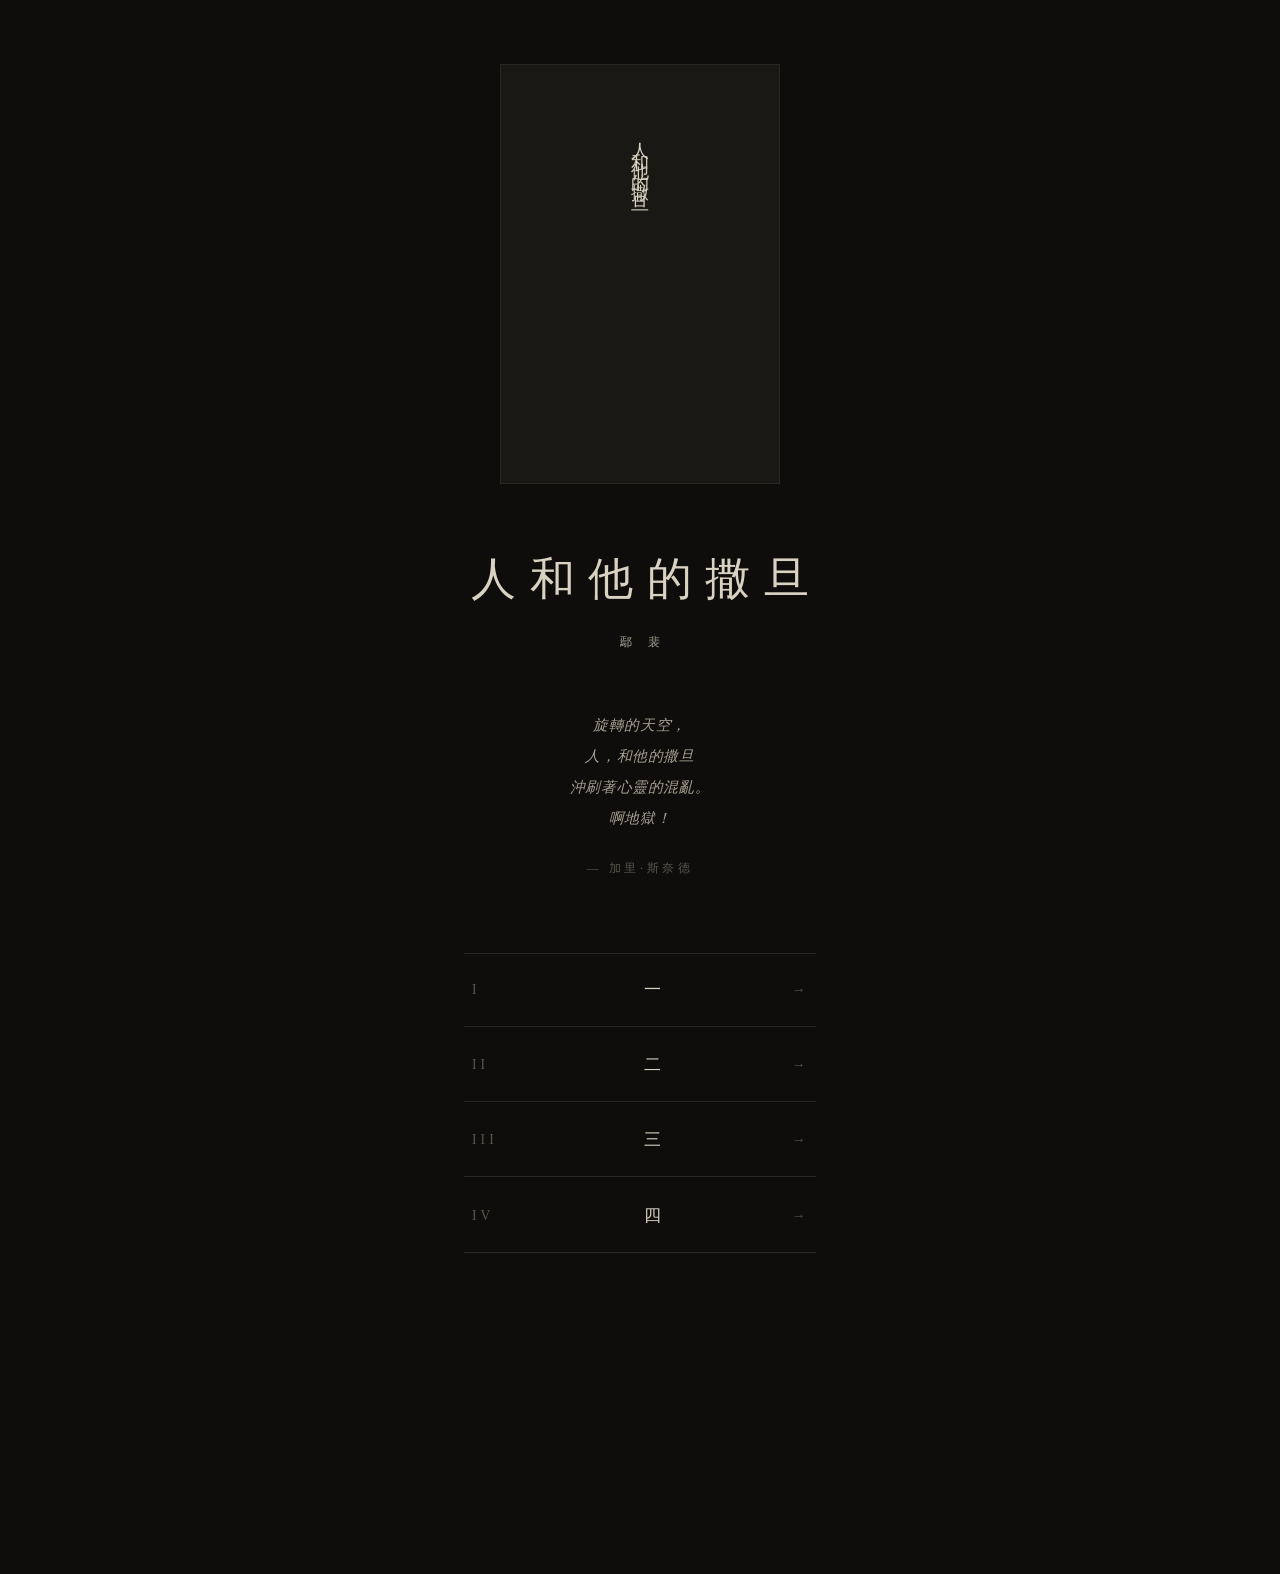
==== index.html @ 81c37d3f "Add files via upload" ====
<!DOCTYPE html>
<html lang="zh">
<head>
<meta charset="utf-8">
<title>人和他的撒旦 · 鄢裴</title>
<meta name="viewport" content="width=device-width, initial-scale=1">
<meta name="description" content="鄢裴 · 心理悬疑中篇小说《人和他的撒旦》">
<meta property="og:title" content="人和他的撒旦">
<meta property="og:description" content="鄢裴 · 中篇小说">
<meta property="og:type" content="book">
<link rel="stylesheet" href="assets/style.css">
<link rel="icon" href="data:image/svg+xml,%3Csvg xmlns='http://www.w3.org/2000/svg' viewBox='0 0 16 16'%3E%3Crect width='16' height='16' fill='%230e0d0b'/%3E%3Ctext x='8' y='12' font-family='serif' font-size='10' fill='%23d9d2c2' text-anchor='middle'%3E撒%3C/text%3E%3C/svg%3E">
</head>
<body class="home-page">

  <!-- COVER: replace inner contents with <img src="assets/cover.jpg" alt=""> when you upload -->
  <div class="cover">
    <div class="cover-placeholder">
      <span class="ph-title">人和他的撒旦</span>
    </div>
    <!-- <img src="assets/cover.jpg" alt="人和他的撒旦 封面"> -->
  </div>

  <div class="title-block">
    <h1 class="title">人和他的撒旦</h1>
    <div class="byline">鄢 裴</div>
  </div>

  <blockquote class="epigraph">
    <span class="line">旋轉的天空，</span>
    <span class="line">人，和他的撒旦</span>
    <span class="line">沖刷著心靈的混亂。</span>
    <span class="line">啊地獄！</span>
    <span class="attr">— 加里·斯奈德</span>
  </blockquote>

  <ol class="toc" aria-label="目錄">
    <li>
      <a href="chapters/ch1.html">
        <span class="ch-num">I</span>
        <span class="ch-cn">一</span>
        <span class="ch-arrow">→</span>
      </a>
    </li>
    <li>
      <a href="chapters/ch2.html">
        <span class="ch-num">II</span>
        <span class="ch-cn">二</span>
        <span class="ch-arrow">→</span>
      </a>
    </li>
    <li>
      <a href="chapters/ch3.html">
        <span class="ch-num">III</span>
        <span class="ch-cn">三</span>
        <span class="ch-arrow">→</span>
      </a>
    </li>
    <li>
      <a href="chapters/ch4.html">
        <span class="ch-num">IV</span>
        <span class="ch-cn">四</span>
        <span class="ch-arrow">→</span>
      </a>
    </li>
    <li>
      <a href="chapters/ch5.html">
        <span class="ch-num">V</span>
        <span class="ch-cn">五</span>
        <span class="ch-arrow">→</span>
      </a>
    </li>
  </ol>

  <div class="home-foot">
    <span class="ornament"></span>
    <span>MMXXVI</span>
  </div>

</body>
</html>
---- assets/style.css ----
/* ============================================================
   人和他的撒旦  ·  鄢裴
   ============================================================ */

:root {
  --bg: #0e0d0b;
  --ink: #d9d2c2;
  --ink-soft: #a59f91;
  --ink-faint: #5a564d;
  --ink-rule: #2a2823;
  --accent: #c19a5b;
  --measure: 36rem;
  --font-serif: "Source Han Serif SC", "Noto Serif SC", "Songti SC", "STSong", "SimSun", "PingFang SC", Georgia, serif;
  --font-display: "Source Han Serif SC", "Noto Serif SC", "Songti SC", "STSong", Georgia, serif;
}

@font-face {
  font-family: "Source Han Serif SC";
  font-style: normal;
  font-weight: 400;
  src: local("Source Han Serif SC"), local("Noto Serif CJK SC"), local("Songti SC");
  font-display: swap;
}

* { box-sizing: border-box; }

html, body {
  margin: 0;
  padding: 0;
  background: var(--bg);
  color: var(--ink);
  font-family: var(--font-serif);
  -webkit-font-smoothing: antialiased;
  -moz-osx-font-smoothing: grayscale;
  text-rendering: optimizeLegibility;
}

body {
  font-size: 17px;
  line-height: 1.95;
  letter-spacing: 0.02em;
}

a {
  color: inherit;
  text-decoration: none;
  transition: color 0.4s ease, opacity 0.4s ease;
}

a:hover { color: var(--accent); }

::selection { background: var(--accent); color: var(--bg); }


/* ============================================================
   HOME PAGE
   ============================================================ */

.home-page {
  min-height: 100vh;
  display: flex;
  flex-direction: column;
  justify-content: center;
  align-items: center;
  padding: 4rem 1.5rem;
  text-align: center;
  animation: fadeIn 1.6s ease-out both;
}

.cover {
  width: min(280px, 60vw);
  aspect-ratio: 2 / 3;
  margin-bottom: 4rem;
  background: #1a1814;
  border: 1px solid var(--ink-rule);
  display: flex;
  flex-direction: column;
  justify-content: center;
  align-items: center;
  position: relative;
  overflow: hidden;
}

.cover img {
  width: 100%;
  height: 100%;
  object-fit: cover;
  display: block;
}

.cover-placeholder {
  text-align: center;
  color: var(--ink-soft);
  letter-spacing: 0.4em;
  font-size: 0.85rem;
  writing-mode: vertical-rl;
  height: 70%;
  display: flex;
  align-items: center;
  padding: 0 0.5rem;
}

.cover-placeholder .ph-title {
  font-size: 1.1rem;
  color: var(--ink);
  letter-spacing: 0.6em;
}

.title-block {
  margin-bottom: 3.5rem;
}

.title {
  font-family: var(--font-display);
  font-size: clamp(2rem, 5vw, 2.8rem);
  font-weight: 400;
  margin: 0 0 1.2rem 0;
  letter-spacing: 0.3em;
  padding-left: 0.3em; /* compensate for letter-spacing on last char */
  line-height: 1.4;
}

.byline {
  font-size: 0.78rem;
  letter-spacing: 0.5em;
  color: var(--ink-soft);
  padding-left: 0.5em;
}

.epigraph {
  max-width: 28rem;
  margin: 0 auto 4.5rem;
  font-size: 0.92rem;
  line-height: 2.1;
  color: var(--ink-soft);
  font-style: italic;
  letter-spacing: 0.04em;
}

.epigraph .line {
  display: block;
}

.epigraph .attr {
  display: block;
  margin-top: 1.4rem;
  font-style: normal;
  font-size: 0.75rem;
  letter-spacing: 0.3em;
  color: var(--ink-faint);
}

.toc {
  list-style: none;
  padding: 0;
  margin: 0 0 4rem 0;
  display: flex;
  flex-direction: column;
  gap: 0.2rem;
  width: min(22rem, 90vw);
}

.toc li {
  display: block;
}

.toc a {
  display: flex;
  align-items: center;
  justify-content: space-between;
  padding: 1.2rem 0.5rem;
  border-bottom: 1px solid var(--ink-rule);
  font-size: 0.95rem;
  letter-spacing: 0.18em;
  color: var(--ink);
  position: relative;
}

.toc a:first-child { /* no — handled below */ }
.toc li:first-child a { border-top: 1px solid var(--ink-rule); }

.toc .ch-num {
  font-family: var(--font-display);
  font-size: 0.85rem;
  letter-spacing: 0.3em;
  color: var(--ink-faint);
  min-width: 3em;
  text-align: left;
}

.toc .ch-cn {
  flex: 1;
  text-align: center;
  font-size: 1.05rem;
  letter-spacing: 0.4em;
  padding-left: 0.4em;
}

.toc .ch-arrow {
  color: var(--ink-faint);
  font-size: 0.85rem;
  transition: transform 0.4s ease, color 0.4s ease;
}

.toc a:hover .ch-arrow {
  color: var(--accent);
  transform: translateX(6px);
}

.toc a:hover .ch-cn {
  color: var(--accent);
}

.home-foot {
  margin-top: 2rem;
  font-size: 0.7rem;
  letter-spacing: 0.4em;
  color: var(--ink-faint);
  text-align: center;
}

.home-foot .ornament {
  display: block;
  margin: 0 auto 1.5rem;
  width: 1px;
  height: 2.5rem;
  background: var(--ink-rule);
}


/* ============================================================
   READER (CHAPTER PAGES)
   ============================================================ */

.progress {
  position: fixed;
  top: 0; left: 0;
  height: 1px;
  background: var(--accent);
  width: 0;
  z-index: 100;
  transition: width 0.1s linear;
}

.topnav {
  position: fixed;
  top: 0; left: 0; right: 0;
  display: flex;
  justify-content: space-between;
  align-items: center;
  padding: 1.4rem 2rem;
  background: linear-gradient(to bottom, var(--bg) 60%, transparent);
  z-index: 50;
  font-size: 0.72rem;
  letter-spacing: 0.4em;
  color: var(--ink-faint);
}

.topnav .home {
  color: var(--ink-faint);
}
.topnav .home:hover { color: var(--accent); }

.topnav .chap-mark {
  font-family: var(--font-display);
  letter-spacing: 0.2em;
}

.chapter {
  max-width: var(--measure);
  margin: 0 auto;
  padding: 9rem 1.6rem 6rem;
  animation: fadeIn 1.4s ease-out both;
}

.chapter-head {
  text-align: center;
  margin-bottom: 4rem;
  padding-bottom: 0;
  position: relative;
}

.chap-num {
  font-family: var(--font-display);
  font-size: 0.78rem;
  letter-spacing: 0.5em;
  color: var(--ink-faint);
  padding-left: 0.5em;
}

.prose p {
  margin: 0 0 1.4em 0;
  text-align: justify;
  text-justify: inter-ideograph;
  hyphens: auto;
  text-indent: 2em;
}

.prose p.indent { /* original double-indent paragraphs */
  text-indent: 2em;
}

.prose em {
  font-style: italic;
  color: var(--ink);
}

.prose em.cite {
  display: block;
  margin: 1.8em auto;
  text-align: center;
  font-style: italic;
  color: var(--ink-soft);
  letter-spacing: 0.05em;
  text-indent: 0;
  padding: 0 2em;
  font-size: 0.95em;
}

.prose .poem {
  margin: 3em auto;
  padding: 0;
  border: none;
  text-align: center;
  font-style: italic;
  color: var(--ink-soft);
  letter-spacing: 0.08em;
  line-height: 2.4;
  font-size: 0.98em;
  position: relative;
}

.prose .poem::before,
.prose .poem::after {
  content: "";
  display: block;
  width: 1.5rem;
  height: 1px;
  background: var(--ink-rule);
  margin: 0 auto 1.5rem;
}

.prose .poem::after {
  margin: 1.5rem auto 0;
}

.prose .poem .poem-line {
  display: block;
  text-indent: 0;
}

.chapter-foot {
  margin-top: 7rem;
  padding-top: 3rem;
  border-top: 1px solid var(--ink-rule);
  display: flex;
  justify-content: space-between;
  align-items: center;
  font-size: 0.78rem;
  letter-spacing: 0.25em;
  color: var(--ink-soft);
}

.chapter-foot .prev,
.chapter-foot .next,
.chapter-foot .toc {
  flex: 1;
}

.chapter-foot .prev { text-align: left; }
.chapter-foot .toc { text-align: center; color: var(--ink-faint); }
.chapter-foot .next { text-align: right; }

.chapter-foot .prev.disabled {
  visibility: hidden;
}

.chapter-foot .next.end {
  color: var(--accent);
}


/* ============================================================
   END PAGE
   ============================================================ */

.end-page {
  min-height: 100vh;
  display: flex;
  flex-direction: column;
  justify-content: center;
  align-items: center;
  padding: 4rem 1.5rem;
  text-align: center;
  animation: fadeIn 2s ease-out both;
}

.end-mark {
  font-family: var(--font-display);
  font-size: 2rem;
  letter-spacing: 0.6em;
  padding-left: 0.6em;
  color: var(--accent);
  margin-bottom: 6rem;
}

.end-rule {
  width: 1px;
  height: 5rem;
  background: var(--ink-rule);
  margin: 0 auto 4rem;
}

.end-meta {
  font-size: 0.78rem;
  letter-spacing: 0.4em;
  color: var(--ink-soft);
  line-height: 2.4;
  padding-left: 0.4em;
}

.end-meta .year { color: var(--ink-faint); }

.end-back {
  margin-top: 5rem;
  font-size: 0.72rem;
  letter-spacing: 0.4em;
  color: var(--ink-faint);
  padding-left: 0.4em;
}


/* ============================================================
   MOTION
   ============================================================ */

@keyframes fadeIn {
  from { opacity: 0; transform: translateY(6px); }
  to   { opacity: 1; transform: translateY(0); }
}

@media (prefers-reduced-motion: reduce) {
  *, *::before, *::after {
    animation: none !important;
    transition: none !important;
  }
}


/* ============================================================
   MOBILE
   ============================================================ */

@media (max-width: 640px) {
  body { font-size: 16px; line-height: 1.9; }
  .chapter { padding: 7rem 1.3rem 4rem; }
  .topnav { padding: 1rem 1.3rem; font-size: 0.65rem; }
  .chap-zh { font-size: 2rem; }
  .title { font-size: 1.8rem; letter-spacing: 0.25em; }
  .epigraph { font-size: 0.88rem; }
  .toc { width: 100%; }
  .toc .ch-cn { font-size: 0.95rem; }
  .cover { margin-bottom: 3rem; }
  .end-mark { font-size: 1.5rem; }
}
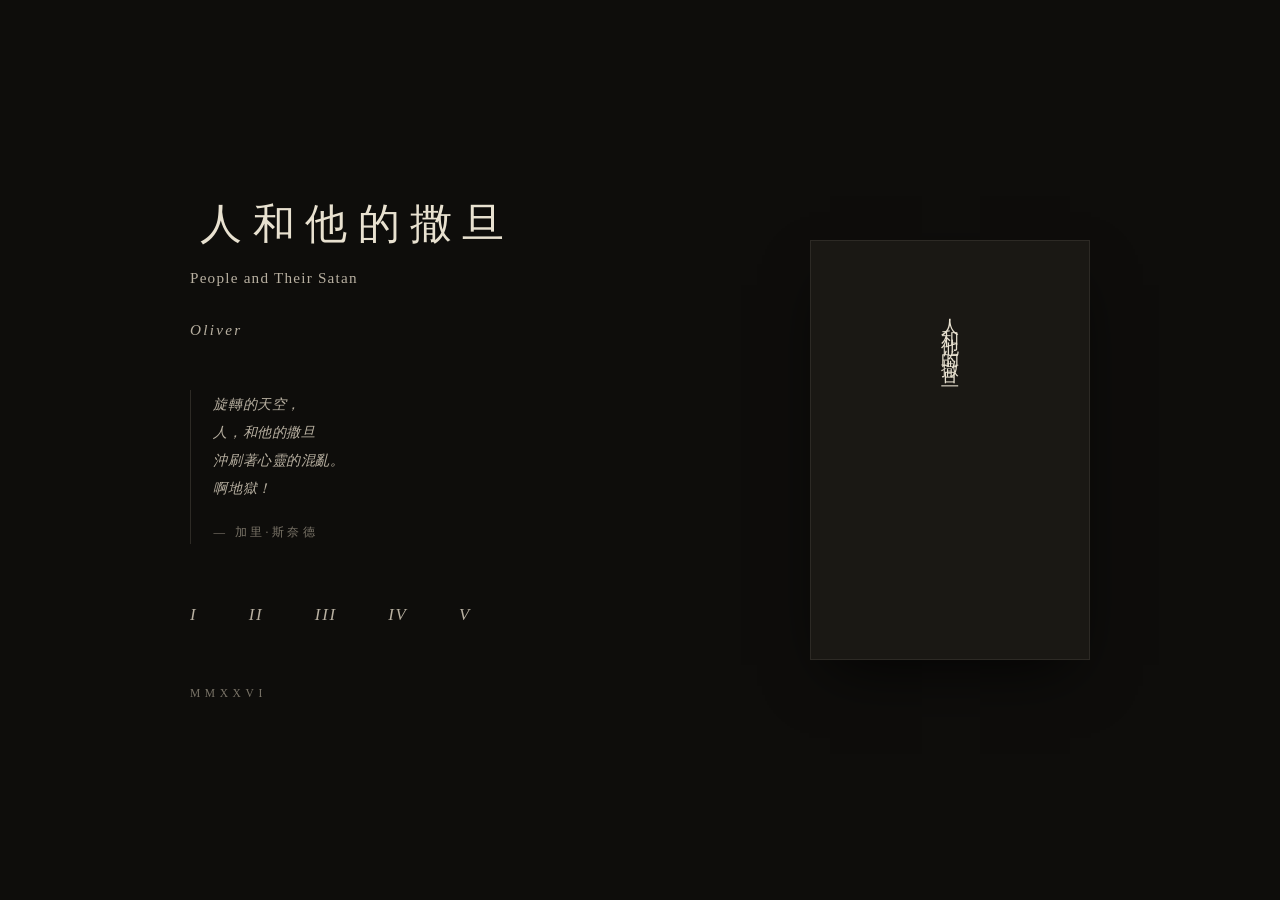
==== commit 15e251b6: "Add files via upload" ====
--- a/index.html
+++ b/index.html
@@ -9,72 +9,46 @@
 <meta property="og:description" content="鄢裴 · 中篇小说">
 <meta property="og:type" content="book">
 <link rel="stylesheet" href="assets/style.css">
-<link rel="icon" href="data:image/svg+xml,%3Csvg xmlns='http://www.w3.org/2000/svg' viewBox='0 0 16 16'%3E%3Crect width='16' height='16' fill='%230e0d0b'/%3E%3Ctext x='8' y='12' font-family='serif' font-size='10' fill='%23d9d2c2' text-anchor='middle'%3E撒%3C/text%3E%3C/svg%3E">
+<link rel="icon" href="assets/favicon.svg" type="image/svg+xml">
 </head>
 <body class="home-page">
 
-  <!-- COVER: replace inner contents with <img src="assets/cover.jpg" alt=""> when you upload -->
-  <div class="cover">
-    <div class="cover-placeholder">
-      <span class="ph-title">人和他的撒旦</span>
+  <div class="home-frame">
+
+    <div class="home-text">
+      <h1 class="title">人和他的撒旦</h1>
+      <div class="subtitle">People and Their Satan</div>
+      <div class="byline">Oliver</div>
+
+      <blockquote class="epigraph">
+        <span class="line">旋轉的天空，</span>
+        <span class="line">人，和他的撒旦</span>
+        <span class="line">沖刷著心靈的混亂。</span>
+        <span class="line">啊地獄！</span>
+        <span class="attr">— 加里·斯奈德</span>
+      </blockquote>
+
+      <ol class="toc" aria-label="目錄">
+        <li><a href="chapters/ch1.html"><span class="ch-num">I</span><span class="ch-arrow">→</span></a></li>
+        <li><a href="chapters/ch2.html"><span class="ch-num">II</span><span class="ch-arrow">→</span></a></li>
+        <li><a href="chapters/ch3.html"><span class="ch-num">III</span><span class="ch-arrow">→</span></a></li>
+        <li><a href="chapters/ch4.html"><span class="ch-num">IV</span><span class="ch-arrow">→</span></a></li>
+        <li><a href="chapters/ch5.html"><span class="ch-num">V</span><span class="ch-arrow">→</span></a></li>
+      </ol>
+
+      <div class="home-foot"><span>MMXXVI</span></div>
     </div>
-    <!-- <img src="assets/cover.jpg" alt="人和他的撒旦 封面"> -->
-  </div>
 
-  <div class="title-block">
-    <h1 class="title">人和他的撒旦</h1>
-    <div class="byline">鄢 裴</div>
-  </div>
+    <div class="home-cover">
+      <div class="cover">
+        <div class="cover-placeholder">
+          <span class="ph-title">人和他的撒旦</span>
+        </div>
+        <!-- When you have a cover image, replace the .cover-placeholder div above
+             with: <img src="assets/cover.jpg" alt="人和他的撒旦 封面"> -->
+      </div>
+    </div>
 
-  <blockquote class="epigraph">
-    <span class="line">旋轉的天空，</span>
-    <span class="line">人，和他的撒旦</span>
-    <span class="line">沖刷著心靈的混亂。</span>
-    <span class="line">啊地獄！</span>
-    <span class="attr">— 加里·斯奈德</span>
-  </blockquote>
-
-  <ol class="toc" aria-label="目錄">
-    <li>
-      <a href="chapters/ch1.html">
-        <span class="ch-num">I</span>
-        <span class="ch-cn">一</span>
-        <span class="ch-arrow">→</span>
-      </a>
-    </li>
-    <li>
-      <a href="chapters/ch2.html">
-        <span class="ch-num">II</span>
-        <span class="ch-cn">二</span>
-        <span class="ch-arrow">→</span>
-      </a>
-    </li>
-    <li>
-      <a href="chapters/ch3.html">
-        <span class="ch-num">III</span>
-        <span class="ch-cn">三</span>
-        <span class="ch-arrow">→</span>
-      </a>
-    </li>
-    <li>
-      <a href="chapters/ch4.html">
-        <span class="ch-num">IV</span>
-        <span class="ch-cn">四</span>
-        <span class="ch-arrow">→</span>
-      </a>
-    </li>
-    <li>
-      <a href="chapters/ch5.html">
-        <span class="ch-num">V</span>
-        <span class="ch-cn">五</span>
-        <span class="ch-arrow">→</span>
-      </a>
-    </li>
-  </ol>
-
-  <div class="home-foot">
-    <span class="ornament"></span>
-    <span>MMXXVI</span>
   </div>
 
 </body>
--- a/assets/style.css
+++ b/assets/style.css
@@ -1,32 +1,25 @@
 /* ============================================================
-   人和他的撒旦  ·  鄢裴
+   人和他的撒旦  ·  Oliver
    ============================================================ */
 
 :root {
   --bg: #0e0d0b;
-  --ink: #d9d2c2;
-  --ink-soft: #a59f91;
-  --ink-faint: #5a564d;
-  --ink-rule: #2a2823;
-  --accent: #c19a5b;
+  --ink: #e8e1d0;
+  --ink-soft: #b8b0a1;
+  --ink-faint: #7a7468;
+  --ink-rule: #2d2a25;
+  --accent: #a8443d;
+  --accent-soft: #8a3530;
   --measure: 36rem;
   --font-serif: "Source Han Serif SC", "Noto Serif SC", "Songti SC", "STSong", "SimSun", "PingFang SC", Georgia, serif;
   --font-display: "Source Han Serif SC", "Noto Serif SC", "Songti SC", "STSong", Georgia, serif;
-}
-
-@font-face {
-  font-family: "Source Han Serif SC";
-  font-style: normal;
-  font-weight: 400;
-  src: local("Source Han Serif SC"), local("Noto Serif CJK SC"), local("Songti SC");
-  font-display: swap;
+  --font-latin: "EB Garamond", "Garamond", "Adobe Caslon Pro", "Times New Roman", Georgia, serif;
 }
 
 * { box-sizing: border-box; }
 
 html, body {
-  margin: 0;
-  padding: 0;
+  margin: 0; padding: 0;
   background: var(--bg);
   color: var(--ink);
   font-family: var(--font-serif);
@@ -44,46 +37,56 @@
 a {
   color: inherit;
   text-decoration: none;
-  transition: color 0.4s ease, opacity 0.4s ease;
-}
-
+  transition: color 0.4s ease;
+}
 a:hover { color: var(--accent); }
 
 ::selection { background: var(--accent); color: var(--bg); }
 
 
-/* ============================================================
-   HOME PAGE
-   ============================================================ */
-
+/* HOME — text left, cover right */
 .home-page {
   min-height: 100vh;
   display: flex;
+  justify-content: center;
+  align-items: center;
+  padding: 3rem 2rem;
+  animation: fadeIn 1.6s ease-out both;
+}
+
+.home-frame {
+  display: grid;
+  grid-template-columns: minmax(0, 1fr) auto;
+  gap: 5rem;
+  align-items: center;
+  max-width: 900px;
+  width: 100%;
+}
+
+.home-text { text-align: left; }
+
+.home-cover {
+  display: flex;
+  align-items: center;
+  justify-content: center;
+}
+
+.cover {
+  width: 280px;
+  aspect-ratio: 2 / 3;
+  background: #1a1814;
+  border: 1px solid var(--ink-rule);
+  display: flex;
   flex-direction: column;
   justify-content: center;
   align-items: center;
-  padding: 4rem 1.5rem;
-  text-align: center;
-  animation: fadeIn 1.6s ease-out both;
-}
-
-.cover {
-  width: min(280px, 60vw);
-  aspect-ratio: 2 / 3;
-  margin-bottom: 4rem;
-  background: #1a1814;
-  border: 1px solid var(--ink-rule);
-  display: flex;
-  flex-direction: column;
-  justify-content: center;
-  align-items: center;
   position: relative;
   overflow: hidden;
+  box-shadow: 0 25px 60px -20px rgba(0, 0, 0, 0.8);
 }
 
 .cover img {
-  width: 100%;
-  height: 100%;
+  width: 100%; height: 100%;
   object-fit: cover;
   display: block;
 }
@@ -97,7 +100,6 @@
   height: 70%;
   display: flex;
   align-items: center;
-  padding: 0 0.5rem;
 }
 
 .cover-placeholder .ph-title {
@@ -106,46 +108,53 @@
   letter-spacing: 0.6em;
 }
 
-.title-block {
-  margin-bottom: 3.5rem;
-}
-
 .title {
   font-family: var(--font-display);
-  font-size: clamp(2rem, 5vw, 2.8rem);
+  font-size: clamp(2rem, 4.2vw, 2.6rem);
   font-weight: 400;
-  margin: 0 0 1.2rem 0;
-  letter-spacing: 0.3em;
-  padding-left: 0.3em; /* compensate for letter-spacing on last char */
+  margin: 0 0 0.6rem 0;
+  letter-spacing: 0.25em;
+  padding-left: 0.25em;
   line-height: 1.4;
+  color: var(--ink);
+}
+
+.subtitle {
+  font-family: var(--font-latin);
+  font-size: 0.95rem;
+  letter-spacing: 0.08em;
+  color: var(--ink-soft);
+  margin-bottom: 1.4rem;
 }
 
 .byline {
-  font-size: 0.78rem;
-  letter-spacing: 0.5em;
-  color: var(--ink-soft);
-  padding-left: 0.5em;
+  font-family: var(--font-latin);
+  font-style: italic;
+  font-size: 0.95rem;
+  letter-spacing: 0.15em;
+  color: var(--ink-soft);
+  margin-bottom: 2.8rem;
 }
 
 .epigraph {
-  max-width: 28rem;
-  margin: 0 auto 4.5rem;
-  font-size: 0.92rem;
-  line-height: 2.1;
+  margin: 0 0 2.8rem 0;
+  padding: 0 0 0 1.4rem;
+  border-left: 1px solid var(--ink-rule);
+  font-size: 0.88rem;
+  line-height: 2;
   color: var(--ink-soft);
   font-style: italic;
   letter-spacing: 0.04em;
-}
-
-.epigraph .line {
-  display: block;
-}
+  max-width: 22rem;
+}
+
+.epigraph .line { display: block; }
 
 .epigraph .attr {
   display: block;
-  margin-top: 1.4rem;
+  margin-top: 1.2rem;
   font-style: normal;
-  font-size: 0.75rem;
+  font-size: 0.72rem;
   letter-spacing: 0.3em;
   color: var(--ink-faint);
 }
@@ -153,85 +162,61 @@
 .toc {
   list-style: none;
   padding: 0;
-  margin: 0 0 4rem 0;
-  display: flex;
-  flex-direction: column;
-  gap: 0.2rem;
-  width: min(22rem, 90vw);
-}
-
-.toc li {
-  display: block;
-}
+  margin: 0 0 2.5rem 0;
+  display: flex;
+  flex-direction: row;
+  gap: 0;
+}
+
+.toc li { display: block; flex: 0 0 auto; }
 
 .toc a {
   display: flex;
-  align-items: center;
-  justify-content: space-between;
-  padding: 1.2rem 0.5rem;
-  border-bottom: 1px solid var(--ink-rule);
+  align-items: baseline;
+  gap: 0.4rem;
+  padding: 0.6rem 1.4rem 0.6rem 0;
+  margin-right: 0.6rem;
   font-size: 0.95rem;
-  letter-spacing: 0.18em;
-  color: var(--ink);
-  position: relative;
-}
-
-.toc a:first-child { /* no — handled below */ }
-.toc li:first-child a { border-top: 1px solid var(--ink-rule); }
+  color: var(--ink-soft);
+  border-bottom: 1px solid transparent;
+  transition: color 0.3s ease, border-color 0.3s ease;
+}
 
 .toc .ch-num {
-  font-family: var(--font-display);
-  font-size: 0.85rem;
-  letter-spacing: 0.3em;
-  color: var(--ink-faint);
-  min-width: 3em;
-  text-align: left;
-}
-
-.toc .ch-cn {
-  flex: 1;
-  text-align: center;
+  font-family: var(--font-latin);
+  font-style: italic;
+  letter-spacing: 0.1em;
   font-size: 1.05rem;
+}
+
+.toc .ch-arrow {
+  color: var(--ink-faint);
+  font-size: 0.8rem;
+  transition: transform 0.4s ease, color 0.4s ease, opacity 0.4s ease;
+  opacity: 0;
+}
+
+.toc a:hover {
+  color: var(--accent);
+  border-color: var(--accent-soft);
+}
+
+.toc a:hover .ch-arrow {
+  opacity: 1;
+  color: var(--accent);
+  transform: translateX(4px);
+}
+
+.home-foot {
+  margin-top: 1rem;
+  font-family: var(--font-latin);
+  font-size: 0.72rem;
   letter-spacing: 0.4em;
-  padding-left: 0.4em;
-}
-
-.toc .ch-arrow {
-  color: var(--ink-faint);
-  font-size: 0.85rem;
-  transition: transform 0.4s ease, color 0.4s ease;
-}
-
-.toc a:hover .ch-arrow {
-  color: var(--accent);
-  transform: translateX(6px);
-}
-
-.toc a:hover .ch-cn {
-  color: var(--accent);
-}
-
-.home-foot {
-  margin-top: 2rem;
-  font-size: 0.7rem;
-  letter-spacing: 0.4em;
-  color: var(--ink-faint);
-  text-align: center;
-}
-
-.home-foot .ornament {
-  display: block;
-  margin: 0 auto 1.5rem;
-  width: 1px;
-  height: 2.5rem;
-  background: var(--ink-rule);
-}
-
-
-/* ============================================================
-   READER (CHAPTER PAGES)
-   ============================================================ */
-
+  color: var(--ink-faint);
+}
+
+
+/* READER */
 .progress {
   position: fixed;
   top: 0; left: 0;
@@ -256,48 +241,62 @@
   color: var(--ink-faint);
 }
 
-.topnav .home {
-  color: var(--ink-faint);
-}
+.topnav .home { color: var(--ink-faint); }
 .topnav .home:hover { color: var(--accent); }
 
 .topnav .chap-mark {
-  font-family: var(--font-display);
-  letter-spacing: 0.2em;
+  font-family: var(--font-latin);
+  font-style: italic;
+  letter-spacing: 0.15em;
+  font-size: 0.9rem;
 }
 
 .chapter {
   max-width: var(--measure);
   margin: 0 auto;
-  padding: 9rem 1.6rem 6rem;
+  padding: 8rem 1.6rem 6rem;
   animation: fadeIn 1.4s ease-out both;
 }
 
 .chapter-head {
   text-align: center;
   margin-bottom: 4rem;
-  padding-bottom: 0;
-  position: relative;
 }
 
 .chap-num {
-  font-family: var(--font-display);
-  font-size: 0.78rem;
-  letter-spacing: 0.5em;
-  color: var(--ink-faint);
-  padding-left: 0.5em;
-}
-
+  font-family: var(--font-latin);
+  font-style: italic;
+  font-size: 1.6rem;
+  letter-spacing: 0.2em;
+  color: var(--ink-soft);
+  padding-left: 0.2em;
+}
+
+/* Prose — all paragraphs indent 2 chars, uniform rhythm.
+   Section breaks <hr class="break"> add extra breathing space. */
 .prose p {
-  margin: 0 0 1.4em 0;
+  margin: 0 0 1.0em 0;
   text-align: justify;
   text-justify: inter-ideograph;
   hyphens: auto;
   text-indent: 2em;
 }
 
-.prose p.indent { /* original double-indent paragraphs */
-  text-indent: 2em;
+.prose hr.break {
+  border: none;
+  height: auto;
+  background: transparent;
+  margin: 2.6em 0;
+  overflow: visible;
+  text-align: center;
+  color: var(--ink-faint);
+  font-size: 0.85rem;
+  letter-spacing: 0.6em;
+  padding-left: 0.6em;
+}
+
+.prose hr.break::before {
+  content: "·    ·    ·";
 }
 
 .prose em {
@@ -306,15 +305,8 @@
 }
 
 .prose em.cite {
-  display: block;
-  margin: 1.8em auto;
-  text-align: center;
-  font-style: italic;
-  color: var(--ink-soft);
-  letter-spacing: 0.05em;
-  text-indent: 0;
-  padding: 0 2em;
-  font-size: 0.95em;
+  color: var(--ink);
+  font-style: italic;
 }
 
 .prose .poem {
@@ -340,9 +332,7 @@
   margin: 0 auto 1.5rem;
 }
 
-.prose .poem::after {
-  margin: 1.5rem auto 0;
-}
+.prose .poem::after { margin: 1.5rem auto 0; }
 
 .prose .poem .poem-line {
   display: block;
@@ -356,34 +346,38 @@
   display: flex;
   justify-content: space-between;
   align-items: center;
-  font-size: 0.78rem;
-  letter-spacing: 0.25em;
+  font-family: var(--font-latin);
+  font-style: italic;
+  font-size: 0.95rem;
+  letter-spacing: 0.12em;
   color: var(--ink-soft);
 }
 
 .chapter-foot .prev,
 .chapter-foot .next,
+.chapter-foot .toc { flex: 1; }
+
+.chapter-foot .prev { text-align: left; }
 .chapter-foot .toc {
-  flex: 1;
-}
-
-.chapter-foot .prev { text-align: left; }
-.chapter-foot .toc { text-align: center; color: var(--ink-faint); }
+  text-align: center;
+  color: var(--ink-faint);
+  font-family: var(--font-serif);
+  font-style: normal;
+  letter-spacing: 0.3em;
+  font-size: 0.78rem;
+}
 .chapter-foot .next { text-align: right; }
-
-.chapter-foot .prev.disabled {
-  visibility: hidden;
-}
+.chapter-foot .prev.disabled { visibility: hidden; }
 
 .chapter-foot .next.end {
   color: var(--accent);
-}
-
-
-/* ============================================================
-   END PAGE
-   ============================================================ */
-
+  font-family: var(--font-serif);
+  font-style: normal;
+  letter-spacing: 0.3em;
+}
+
+
+/* END PAGE */
 .end-page {
   min-height: 100vh;
   display: flex;
@@ -401,25 +395,48 @@
   letter-spacing: 0.6em;
   padding-left: 0.6em;
   color: var(--accent);
-  margin-bottom: 6rem;
+  margin-bottom: 4.5rem;
 }
 
 .end-rule {
   width: 1px;
   height: 5rem;
   background: var(--ink-rule);
-  margin: 0 auto 4rem;
+  margin: 0 auto 3.5rem;
 }
 
 .end-meta {
+  font-size: 0.85rem;
+  letter-spacing: 0.4em;
+  color: var(--ink-soft);
+  line-height: 2.6;
+  padding-left: 0.4em;
+}
+
+.end-meta .en {
+  font-family: var(--font-latin);
+  font-style: italic;
+  letter-spacing: 0.12em;
+  font-size: 0.85rem;
+  color: var(--ink-soft);
+}
+
+.end-meta .author {
+  font-family: var(--font-latin);
+  font-style: italic;
+  letter-spacing: 0.15em;
+  font-size: 0.95rem;
+  color: var(--ink);
+  margin-top: 0.6rem;
+}
+
+.end-meta .year {
+  font-family: var(--font-latin);
+  letter-spacing: 0.2em;
+  color: var(--ink-faint);
   font-size: 0.78rem;
-  letter-spacing: 0.4em;
-  color: var(--ink-soft);
-  line-height: 2.4;
-  padding-left: 0.4em;
-}
-
-.end-meta .year { color: var(--ink-faint); }
+  margin-top: 0.4rem;
+}
 
 .end-back {
   margin-top: 5rem;
@@ -430,10 +447,7 @@
 }
 
 
-/* ============================================================
-   MOTION
-   ============================================================ */
-
+/* MOTION */
 @keyframes fadeIn {
   from { opacity: 0; transform: translateY(6px); }
   to   { opacity: 1; transform: translateY(0); }
@@ -447,19 +461,32 @@
 }
 
 
-/* ============================================================
-   MOBILE
-   ============================================================ */
+/* MOBILE — stack cover above text */
+@media (max-width: 820px) {
+  .home-frame {
+    grid-template-columns: 1fr;
+    gap: 3rem;
+    text-align: center;
+  }
+  .home-text { text-align: center; }
+  .home-cover { order: -1; }
+  .epigraph {
+    margin: 0 auto 2.8rem;
+    border-left: none;
+    padding: 0;
+    text-align: center;
+  }
+  .toc { justify-content: center; }
+}
 
 @media (max-width: 640px) {
   body { font-size: 16px; line-height: 1.9; }
-  .chapter { padding: 7rem 1.3rem 4rem; }
+  .chapter { padding: 6.5rem 1.3rem 4rem; }
   .topnav { padding: 1rem 1.3rem; font-size: 0.65rem; }
-  .chap-zh { font-size: 2rem; }
-  .title { font-size: 1.8rem; letter-spacing: 0.25em; }
-  .epigraph { font-size: 0.88rem; }
-  .toc { width: 100%; }
-  .toc .ch-cn { font-size: 0.95rem; }
-  .cover { margin-bottom: 3rem; }
+  .title { font-size: 1.8rem; letter-spacing: 0.22em; }
+  .subtitle { font-size: 0.85rem; }
+  .epigraph { font-size: 0.85rem; }
+  .cover { width: 220px; }
   .end-mark { font-size: 1.5rem; }
-}
+  .chap-num { font-size: 1.3rem; }
+}
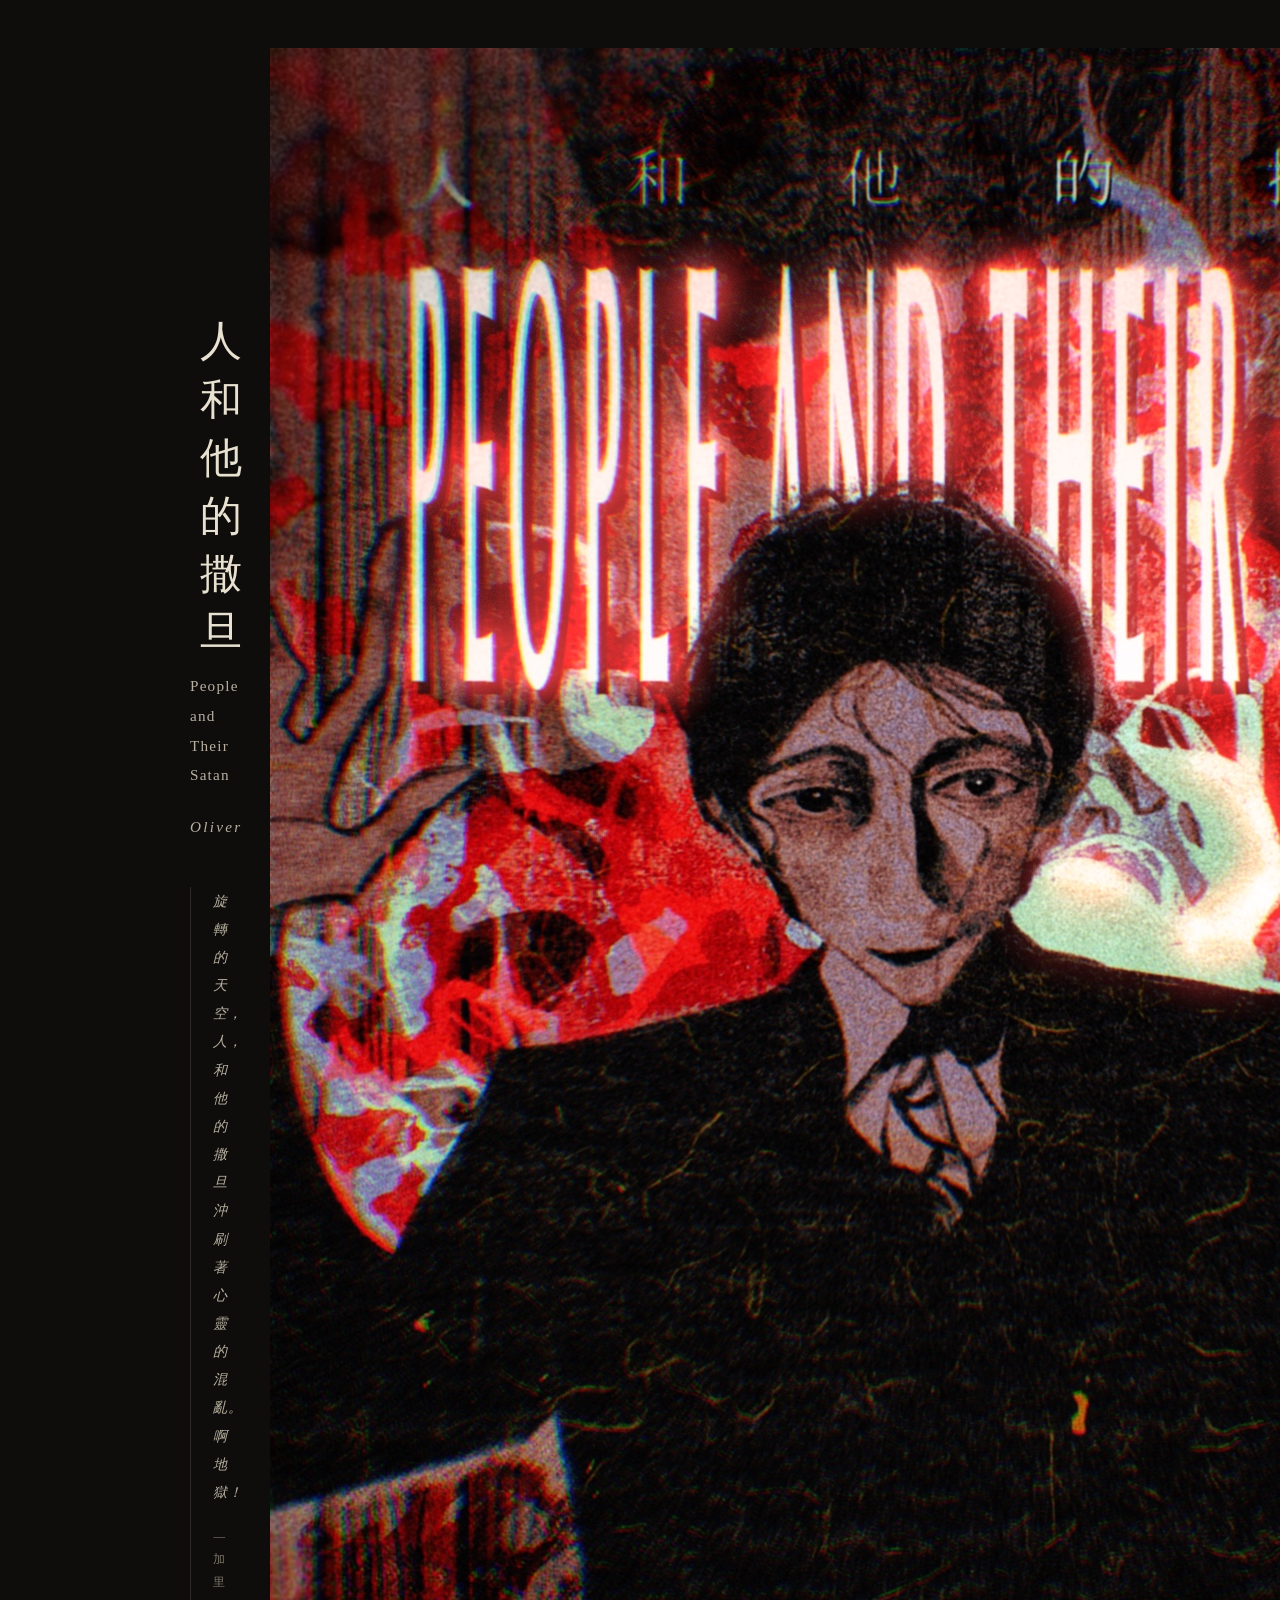
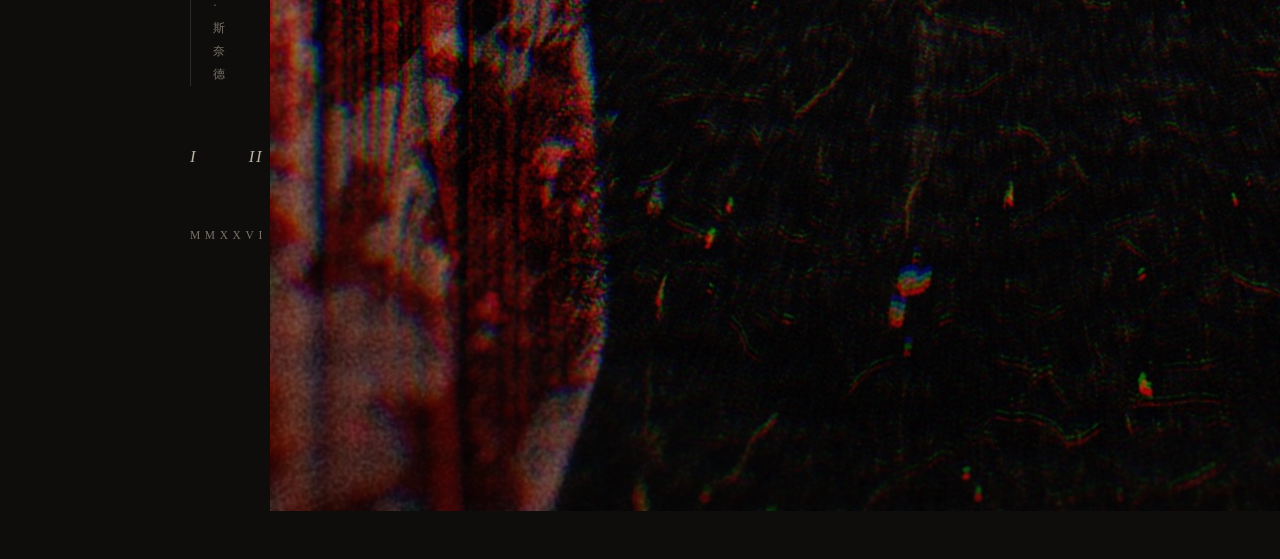
==== commit a1f675e1: "Update index.html" ====
--- a/index.html
+++ b/index.html
@@ -2,11 +2,11 @@
 <html lang="zh">
 <head>
 <meta charset="utf-8">
-<title>人和他的撒旦 · 鄢裴</title>
+<title>人和他的撒旦</title>
 <meta name="viewport" content="width=device-width, initial-scale=1">
-<meta name="description" content="鄢裴 · 心理悬疑中篇小说《人和他的撒旦》">
+<meta name="description" content="人和他的撒旦">
 <meta property="og:title" content="人和他的撒旦">
-<meta property="og:description" content="鄢裴 · 中篇小说">
+<meta property="og:description" content="短篇小说">
 <meta property="og:type" content="book">
 <link rel="stylesheet" href="assets/style.css">
 <link rel="icon" href="assets/favicon.svg" type="image/svg+xml">
@@ -40,12 +40,7 @@
     </div>
 
     <div class="home-cover">
-      <div class="cover">
-        <div class="cover-placeholder">
-          <span class="ph-title">人和他的撒旦</span>
-        </div>
-        <!-- When you have a cover image, replace the .cover-placeholder div above
-             with: <img src="assets/cover.jpg" alt="人和他的撒旦 封面"> -->
+      <img src="assets/cover.jpg" alt="人和他的撒旦 封面">
       </div>
     </div>
 
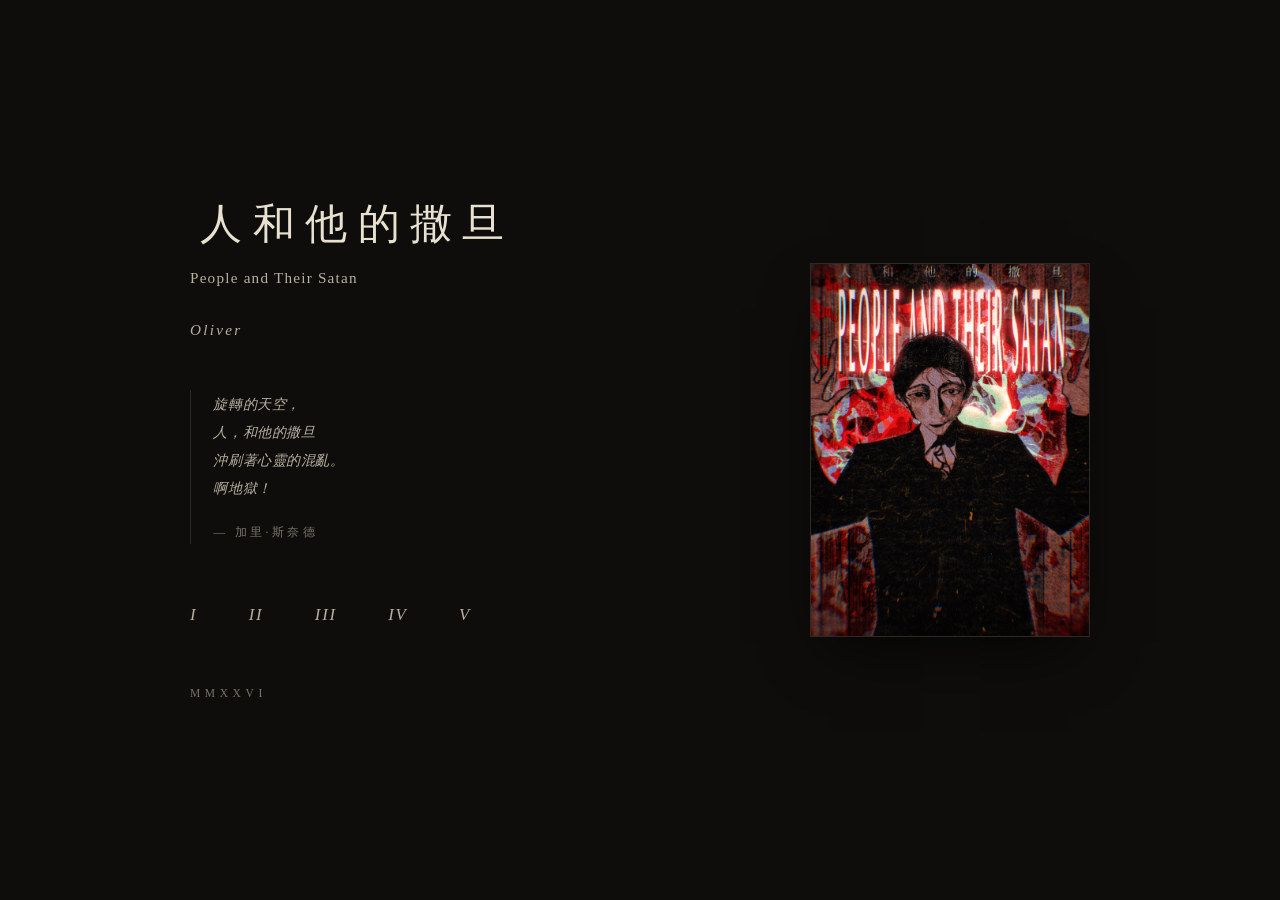
==== commit 4e4a48e8: "Update index.html" ====
--- a/index.html
+++ b/index.html
@@ -40,9 +40,11 @@
     </div>
 
     <div class="home-cover">
-      <img src="assets/cover.jpg" alt="人和他的撒旦 封面">
+      <div class="cover">
+        <img src="assets/cover.jpg" alt="人和他的撒旦 封面">
       </div>
     </div>
+  </div>
 
   </div>
 
--- a/assets/style.css
+++ b/assets/style.css
@@ -73,16 +73,15 @@
 
 .cover {
   width: 280px;
-  aspect-ratio: 2 / 3;
+  max-width: 280px;
+  aspect-ratio: 3 / 4;
   background: #1a1814;
   border: 1px solid var(--ink-rule);
-  display: flex;
-  flex-direction: column;
-  justify-content: center;
-  align-items: center;
+  display: block;
   position: relative;
   overflow: hidden;
   box-shadow: 0 25px 60px -20px rgba(0, 0, 0, 0.8);
+  flex-shrink: 0;
 }
 
 .cover img {
